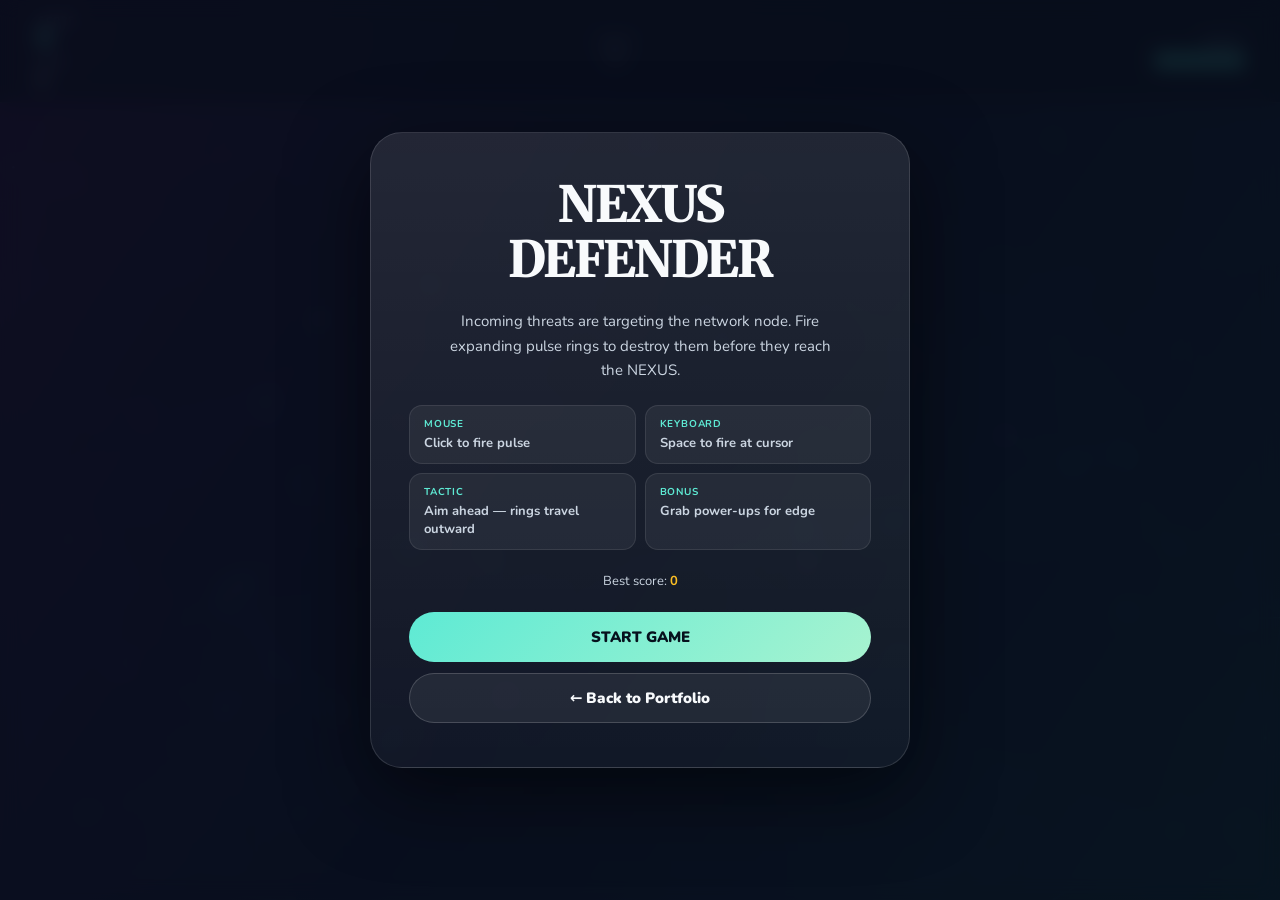
==== game.html @ 89d00076 "game: nexus" ====
<!doctype html>
<html lang="en">
<head>
  <meta charset="utf-8">
  <meta name="viewport" content="width=device-width, initial-scale=1">
  <title>NEXUS DEFENDER — Mihai Tuhari</title>
  <meta name="description" content="A browser game built on the network animation from mihaituhari.com. Defend the NEXUS node from incoming threats.">
  <link rel="preconnect" href="https://fonts.googleapis.com">
  <link rel="preconnect" href="https://fonts.gstatic.com" crossorigin>
  <link href="https://fonts.googleapis.com/css2?family=Merriweather:wght@700;900&family=Nunito:wght@400;600;700;800;900&display=swap" rel="stylesheet">
  <link rel="icon" type="image/png" href="assets/favicon/favicon-96x96.png" sizes="96x96">
  <link rel="icon" type="image/svg+xml" href="assets/favicon/favicon.svg">
  <style>
    :root {
      --teal:   #14b8a6;
      --teal-s: #5eead4;
      --purple: #8a3b8f;
      --purp-s: #c026d3;
      --text:   #f8fafc;
      --muted:  #cbd5e1;
      --soft:   #94a3b8;
    }

    *, *::before, *::after { box-sizing: border-box; margin: 0; padding: 0; }

    html, body {
      width: 100%; height: 100%;
      overflow: hidden;
      background: #080d1a;
      font-family: "Nunito", system-ui, sans-serif;
      color: var(--text);
      cursor: none;
    }

    body::before {
      content: "";
      position: fixed; inset: 0;
      background-image: url("assets/images/banner-geometric.png");
      background-size: cover; background-position: center;
      opacity: 0.12;
      pointer-events: none;
      z-index: 0;
    }

    /* ── Canvas ─────────────────────────────────────────────────── */
    #gc {
      position: fixed; inset: 0;
      display: block; z-index: 1;
    }

    /* ── HUD ────────────────────────────────────────────────────── */
    #hud {
      position: fixed; top: 0; left: 0; right: 0;
      z-index: 10;
      display: flex;
      justify-content: space-between;
      align-items: center;
      padding: 14px clamp(14px, 3vw, 48px);
      background: rgba(8, 13, 26, 0.62);
      backdrop-filter: blur(18px);
      border-bottom: 1px solid rgba(255, 255, 255, 0.08);
      pointer-events: none;
      user-select: none;
    }

    .hud-col { display: flex; flex-direction: column; gap: 1px; }
    .hud-col.mid { align-items: center; }
    .hud-col.right { align-items: flex-end; }

    .hud-lbl {
      font-size: 9px; font-weight: 900;
      letter-spacing: 0.13em; text-transform: uppercase;
      color: var(--soft); opacity: 0.75;
    }

    .hud-val {
      font-size: 22px; font-weight: 900; line-height: 1;
      color: var(--teal-s);
    }

    .hud-val.sm { font-size: 14px; color: var(--muted); margin-top: 5px; }

    .hud-wave {
      font-family: "Merriweather", Georgia, serif;
      font-size: 18px; font-weight: 700;
      color: var(--text); line-height: 1;
    }

    .hp-pips { display: flex; gap: 5px; margin-top: 5px; }
    .hp-pip {
      width: 13px; height: 13px; border-radius: 999px;
      background: rgba(255, 255, 255, 0.1);
      border: 1.5px solid rgba(255, 255, 255, 0.18);
      transition: background .2s, box-shadow .2s, border-color .2s;
    }
    .hp-pip.on  { background: var(--teal-s); border-color: var(--teal); box-shadow: 0 0 8px rgba(94,234,212,.6); }
    .hp-pip.low { background: #ef4444; border-color: #dc2626; box-shadow: 0 0 8px rgba(239,68,68,.6); }

    /* ── Surge bar ──────────────────────────────────────────────── */
    #surge-bar {
      position: fixed; bottom: 22px; left: 50%; transform: translateX(-50%);
      z-index: 10;
      display: none; align-items: center; gap: 10px;
      padding: 9px 22px; border-radius: 999px;
      background: rgba(192,38,211,.18);
      border: 1px solid rgba(192,38,211,.5);
      box-shadow: 0 0 24px rgba(192,38,211,.3);
      font-weight: 900; font-size: 13px;
      color: #e879f9; letter-spacing: .06em;
      pointer-events: none;
      white-space: nowrap;
    }
    #surge-bar.on { display: flex; }

    /* ── Overlay ────────────────────────────────────────────────── */
    #overlay {
      position: fixed; inset: 0; z-index: 20;
      display: none;
      align-items: center; justify-content: center;
      background: rgba(8, 13, 26, 0.78);
      backdrop-filter: blur(10px);
    }
    #overlay.on { display: flex; }

    .screen {
      display: none;
      flex-direction: column;
      align-items: center;
      gap: 22px;
      max-width: 540px;
      width: calc(100% - 36px);
      padding: 44px 38px;
      border-radius: 32px;
      background: linear-gradient(180deg, rgba(255,255,255,.10), rgba(255,255,255,.04));
      border: 1px solid rgba(255,255,255,.13);
      box-shadow: 0 24px 80px rgba(0,0,0,.55);
      text-align: center;
    }
    #overlay[data-s="start"]    .screen[data-for="start"],
    #overlay[data-s="gameover"] .screen[data-for="gameover"] { display: flex; }

    .s-title {
      font-family: "Merriweather", Georgia, serif;
      font-size: clamp(30px, 5.5vw, 50px);
      font-weight: 900; letter-spacing: -.04em; line-height: 1.1;
    }
    .s-title.red { color: #ef4444; }

    .s-sub {
      color: var(--muted); font-size: 15px; line-height: 1.65;
      max-width: 390px;
    }

    .instruct {
      display: grid; grid-template-columns: 1fr 1fr; gap: 9px; width: 100%;
    }
    .inst-item {
      padding: 11px 14px;
      border-radius: 13px;
      background: rgba(255,255,255,.06);
      border: 1px solid rgba(255,255,255,.09);
      font-size: 13px; font-weight: 700; color: var(--muted);
      text-align: left;
    }
    .inst-item span {
      display: block; color: var(--teal-s);
      font-size: 10px; text-transform: uppercase;
      letter-spacing: .08em; margin-bottom: 3px;
    }

    .result-grid {
      display: grid; grid-template-columns: repeat(3, 1fr);
      gap: 10px; width: 100%;
    }
    .res-item {
      padding: 14px 10px; border-radius: 14px;
      background: rgba(255,255,255,.06);
      border: 1px solid rgba(255,255,255,.09);
    }
    .res-item strong {
      display: block; font-size: 9px; text-transform: uppercase;
      letter-spacing: .1em; color: var(--muted); margin-bottom: 5px;
    }
    .res-item .rv { font-size: 22px; font-weight: 900; color: var(--teal-s); }
    .res-item.gold .rv { color: #fbbf24; }

    .hi-note { font-size: 13px; color: var(--muted); }
    .hi-note b { color: #fbbf24; }

    .btn-row { display: flex; flex-direction: column; gap: 11px; width: 100%; }
    .btn {
      display: inline-flex; align-items: center; justify-content: center;
      min-height: 50px; padding: 0 26px;
      border-radius: 999px;
      font-family: "Nunito", system-ui, sans-serif;
      font-weight: 900; font-size: 15px;
      cursor: pointer; border: none; text-decoration: none;
      transition: transform .15s, opacity .15s;
    }
    .btn:hover { transform: translateY(-2px); }
    .btn:active { transform: scale(.97); }
    .btn.primary { color: #06111d; background: linear-gradient(135deg, #5eead4, #a7f3d0); }
    .btn.secondary {
      color: var(--text);
      background: rgba(255,255,255,.07);
      border: 1px solid rgba(255,255,255,.17);
    }
    .btn.secondary:hover { border-color: rgba(94,234,212,.6); }

    /* ── Hint bar ───────────────────────────────────────────────── */
    #hint {
      position: fixed; bottom: 18px; right: clamp(14px,3vw,48px);
      z-index: 10;
      font-size: 11px; font-weight: 800;
      color: var(--soft); opacity: 0.55;
      letter-spacing: .06em;
      pointer-events: none;
    }

    @media (max-width: 560px) {
      .instruct { grid-template-columns: 1fr; }
      .screen { padding: 30px 22px; }
      .hud-val { font-size: 18px; }
      .hp-pip { width: 11px; height: 11px; }
    }
  </style>
</head>
<body>
  <canvas id="gc" aria-hidden="true"></canvas>

  <!-- HUD -->
  <div id="hud">
    <div class="hud-col">
      <div class="hud-lbl">Score</div>
      <div class="hud-val" id="h-score">0</div>
      <div class="hud-lbl" style="margin-top:6px">Best</div>
      <div class="hud-val sm" id="h-hi">0</div>
    </div>
    <div class="hud-col mid">
      <div class="hud-lbl">Wave</div>
      <div class="hud-wave" id="h-wave">—</div>
    </div>
    <div class="hud-col right">
      <div class="hud-lbl">Nexus</div>
      <div class="hp-pips" id="h-hp">
        <span class="hp-pip on" data-i="0"></span>
        <span class="hp-pip on" data-i="1"></span>
        <span class="hp-pip on" data-i="2"></span>
        <span class="hp-pip on" data-i="3"></span>
        <span class="hp-pip on" data-i="4"></span>
      </div>
    </div>
  </div>

  <!-- Surge indicator -->
  <div id="surge-bar">⚡ SURGE ACTIVE</div>

  <!-- Hint -->
  <div id="hint">CLICK / SPACE to fire</div>

  <!-- Overlays -->
  <div id="overlay" class="on" data-s="start">

    <div class="screen" data-for="start">
      <div class="s-title">NEXUS<br>DEFENDER</div>
      <p class="s-sub">Incoming threats are targeting the network node. Fire expanding pulse rings to destroy them before they reach the NEXUS.</p>
      <div class="instruct">
        <div class="inst-item"><span>Mouse</span>Click to fire pulse</div>
        <div class="inst-item"><span>Keyboard</span>Space to fire at cursor</div>
        <div class="inst-item"><span>Tactic</span>Aim ahead — rings travel outward</div>
        <div class="inst-item"><span>Bonus</span>Grab power-ups for edge</div>
      </div>
      <p class="hi-note">Best score: <b id="start-hi">0</b></p>
      <div class="btn-row">
        <button class="btn primary" id="btn-start">START GAME</button>
        <a class="btn secondary" href="/">← Back to Portfolio</a>
      </div>
    </div>

    <div class="screen" data-for="gameover">
      <div class="s-title red">NEXUS<br>OFFLINE</div>
      <p class="s-sub">The network node has been overwhelmed. The connection is lost.</p>
      <div class="result-grid">
        <div class="res-item">
          <strong>Score</strong><div class="rv" id="f-score">0</div>
        </div>
        <div class="res-item">
          <strong>Wave</strong><div class="rv" id="f-wave">0</div>
        </div>
        <div class="res-item gold">
          <strong>Best</strong><div class="rv" id="f-hi">0</div>
        </div>
      </div>
      <div class="btn-row">
        <button class="btn primary" id="btn-restart">PLAY AGAIN</button>
        <a class="btn secondary" href="/">← Back to Portfolio</a>
      </div>
    </div>

  </div>

  <script>
  /* ═══════════════════════════════════════════════════════════════
     NEXUS DEFENDER  ·  network node defense game
     Built on the background animation from mihaituhari.com
  ═══════════════════════════════════════════════════════════════ */
  (function () {
    'use strict';

    /* ── Constants ──────────────────────────────────────────────── */
    const NR       = 34;          // NEXUS radius
    const NHP      = 5;           // NEXUS max HP
    const PULSE_R  = 210;         // pulse max radius
    const PULSE_V  = 360;         // pulse speed px/s
    const PULSE_CD = 310;         // cooldown ms
    const E_SPEED  = 52;          // enemy base speed px/s

    /* ── DOM ────────────────────────────────────────────────────── */
    const canvas    = document.getElementById('gc');
    const ctx       = canvas.getContext('2d');
    const elScore   = document.getElementById('h-score');
    const elHi      = document.getElementById('h-hi');
    const elWave    = document.getElementById('h-wave');
    const elPips    = document.querySelectorAll('.hp-pip');
    const elOverlay = document.getElementById('overlay');
    const elSurge   = document.getElementById('surge-bar');
    const elStartHi = document.getElementById('start-hi');
    const elFScore  = document.getElementById('f-score');
    const elFWave   = document.getElementById('f-wave');
    const elFHi     = document.getElementById('f-hi');
    const elHint    = document.getElementById('hint');

    /* ── State ──────────────────────────────────────────────────── */
    let W, H, dpr;
    let mouse   = { x: -3000, y: -3000 };
    let phase   = 'idle';
    let score   = 0;
    let hiScore = parseInt(localStorage.getItem('nexus_hi') || '0', 10);
    let wave    = 1;
    let nexusHp = NHP;
    let lastPulse = 0;
    let lastSpawn = 0;
    let noHit   = true;    // no damage this wave?
    let surgeOn = false;
    let surgeT  = 0;
    let shakeAmt = 0, shakeDur = 0, shakeX = 0, shakeY = 0;
    let wCount  = 0;  // enemies this wave
    let wSpawned = 0; // enemies spawned

    /* ── Entity arrays ──────────────────────────────────────────── */
    let bgPts   = [];
    let enemies = [];
    let pulses  = [];
    let sparks  = [];
    let texts   = [];
    let powerups = [];
    let ripples = [];

    /* ── Wave config ────────────────────────────────────────────── */
    function wConf(w) {
      return {
        count:  8 + (w - 1) * 4,
        ivl:    Math.max(350, 2000 - (w - 1) * 130), // spawn interval ms
        speed:  1 + (w - 1) * 0.14,
        tankP:  Math.min(0.25, (w - 1) * 0.042),
        swarmP: Math.min(0.25, (w - 1) * 0.038),
      };
    }

    const WAVE_NAMES = [
      '', 'FIRST CONTACT', 'BREACH DETECTED', 'ESCALATING THREAT',
      'UNDER SIEGE', 'CRITICAL ALERT', 'SYSTEM COMPROMISED',
      'OVERWHELMING FORCE', 'LAST STAND', 'FINAL ASSAULT', 'TOTAL ANNIHILATION',
    ];

    /* ── Resize ─────────────────────────────────────────────────── */
    function resize() {
      dpr = window.devicePixelRatio || 1;
      W = window.innerWidth;
      H = window.innerHeight;
      canvas.width  = W * dpr;
      canvas.height = H * dpr;
      canvas.style.width  = W + 'px';
      canvas.style.height = H + 'px';
      ctx.setTransform(dpr, 0, 0, dpr, 0, 0);
      initBg();
    }

    /* ── Background particles (same as portfolio) ───────────────── */
    function initBg() {
      const n = Math.min(80, Math.max(42, Math.floor(W * H / 18000)));
      bgPts = Array.from({ length: n }, () => ({
        x:  Math.random() * W,
        y:  Math.random() * H,
        vx: (Math.random() - 0.5) * 0.36,
        vy: (Math.random() - 0.5) * 0.36,
        r:  Math.random() * 1.8 + 1.2,
      }));
    }

    function updateBg() {
      for (const p of bgPts) {
        p.x += p.vx; p.y += p.vy;
        if (p.x < -20)     p.x = W + 20;
        else if (p.x > W + 20) p.x = -20;
        if (p.y < -20)     p.y = H + 20;
        else if (p.y > H + 20) p.y = -20;
      }
    }

    function drawBg() {
      /* connections */
      for (let i = 0; i < bgPts.length; i++) {
        for (let j = i + 1; j < bgPts.length; j++) {
          const a = bgPts[i], b = bgPts[j];
          const d = Math.hypot(a.x - b.x, a.y - b.y);
          if (d < 160) {
            ctx.strokeStyle = `rgba(94,234,212,${(1 - d / 160) * 0.22})`;
            ctx.lineWidth = 1;
            ctx.beginPath(); ctx.moveTo(a.x, a.y); ctx.lineTo(b.x, b.y); ctx.stroke();
          }
        }
      }
      /* mouse lines + dots */
      for (let i = 0; i < bgPts.length; i++) {
        const p = bgPts[i];
        const dm = Math.hypot(p.x - mouse.x, p.y - mouse.y);
        if (dm < 180) {
          ctx.strokeStyle = `rgba(255,255,255,${0.18 * (1 - dm / 180)})`;
          ctx.lineWidth = 1;
          ctx.beginPath(); ctx.moveTo(p.x, p.y); ctx.lineTo(mouse.x, mouse.y); ctx.stroke();
        }
        ctx.fillStyle = i % 3 === 0 ? 'rgba(192,38,211,0.65)' : 'rgba(94,234,212,0.65)';
        ctx.beginPath(); ctx.arc(p.x, p.y, p.r, 0, Math.PI * 2); ctx.fill();
      }
      /* gradient overlay */
      const g = ctx.createLinearGradient(0, 0, W, H);
      g.addColorStop(0,    'rgba(192,38,211,0.16)');
      g.addColorStop(0.52, 'rgba(59,130,246,0.08)');
      g.addColorStop(1,    'rgba(20,184,166,0.18)');
      ctx.fillStyle = g; ctx.fillRect(0, 0, W, H);
    }

    /* ── Enemy factory ──────────────────────────────────────────── */
    const E_DEFS = {
      scout: { r: 7,  hp: 1, sf: 1.0,  col: '#ef4444', glow: '#ff6b6b', pts: 10 },
      tank:  { r: 15, hp: 3, sf: 0.52, col: '#9b1c1c', glow: '#ef4444', pts: 30 },
      swarm: { r: 4,  hp: 1, sf: 1.9,  col: '#f97316', glow: '#fbbf24', pts:  5 },
    };

    function spawnEnemy(type) {
      const side = (Math.random() * 4) | 0;
      let ex, ey;
      if      (side === 0) { ex = Math.random() * W; ey = -30; }
      else if (side === 1) { ex = W + 30;  ey = Math.random() * H; }
      else if (side === 2) { ex = Math.random() * W; ey = H + 30; }
      else                 { ex = -30;     ey = Math.random() * H; }

      const d = E_DEFS[type];
      const count = type === 'swarm' ? Math.min(3, wCount - wSpawned) : 1;
      for (let i = 0; i < count; i++) {
        enemies.push({
          x: ex + Math.cos(i * 1.9) * 20 * i,
          y: ey + Math.sin(i * 1.9) * 20 * i,
          type, r: d.r, hp: d.hp, maxHp: d.hp,
          sf: d.sf, col: d.col, glow: d.glow, pts: d.pts,
          dead: false, flash: 0,
        });
        wSpawned++;
      }
    }

    /* ── Sparks ─────────────────────────────────────────────────── */
    function addSparks(x, y, col, n = 10) {
      for (let i = 0; i < n; i++) {
        const a = Math.random() * Math.PI * 2;
        const s = 60 + Math.random() * 140;
        const l = 0.5 + Math.random() * 0.5;
        sparks.push({ x, y, vx: Math.cos(a)*s, vy: Math.sin(a)*s, r: 1.5 + Math.random()*2.5, col, life: l, maxLife: l });
      }
    }

    /* ── Floating texts ─────────────────────────────────────────── */
    function addText(x, y, txt, col = '#5eead4', size = 18, fixed = false) {
      texts.push({ x, y, txt, col, size, life: fixed ? 2.2 : 1.3, maxLife: fixed ? 2.2 : 1.3, vy: fixed ? 0 : -50, fixed });
    }

    /* ── Power-ups ──────────────────────────────────────────────── */
    const PU_COLS  = { clear: '#fbbf24', shield: '#5eead4', surge: '#c026d3' };
    const PU_LABS  = { clear: '✕ CLEAR', shield: '+ SHIELD', surge: '⚡ SURGE' };

    function trySpawnPU() {
      if (Math.random() > 0.005) return;
      if (powerups.filter(p => !p.done).length >= 2) return;
      const cx = W / 2, cy = H / 2;
      let px, py, tries = 0;
      do { px = 80 + Math.random() * (W - 160); py = 80 + Math.random() * (H - 160); tries++; }
      while (Math.hypot(px - cx, py - cy) < 130 && tries < 20);
      const types = ['clear', 'shield', 'surge'];
      powerups.push({ x: px, y: py, type: types[(Math.random() * 3) | 0], r: 12, life: 9, pulse: 0, done: false });
    }

    function collectPU(pu, fx, fy) {
      pu.done = true;
      addSparks(pu.x, pu.y, PU_COLS[pu.type], 16);
      if (pu.type === 'clear') {
        let n = 0;
        for (const e of enemies) { if (!e.dead) { e.dead = true; score += e.pts; addSparks(e.x, e.y, e.glow, 10); n++; } }
        addText(W / 2, H / 2 - 40, `AREA CLEAR! (${n} destroyed)`, '#fbbf24', 24, true);
      } else if (pu.type === 'shield') {
        if (nexusHp < NHP) { nexusHp++; addText(fx, fy - 20, 'SHIELD +1 ❤️', '#5eead4', 20); }
        else               { score += 250; addText(fx, fy - 20, '+250 BONUS', '#5eead4', 20); }
        updateHUD();
      } else {
        surgeOn = true; surgeT = 5;
        elSurge.classList.add('on');
        addText(fx, fy - 20, '⚡ SURGE ACTIVE', '#c026d3', 20);
      }
    }

    /* ── Screen shake ───────────────────────────────────────────── */
    function shake(amt, dur) { shakeAmt = amt; shakeDur = dur; }

    /* ── HUD ────────────────────────────────────────────────────── */
    function updateHUD() {
      elScore.textContent = score.toLocaleString();
      elHi.textContent    = hiScore.toLocaleString();
      elPips.forEach((pip, i) => {
        pip.classList.toggle('on',  i < nexusHp);
        pip.classList.toggle('low', i < nexusHp && nexusHp <= 2);
      });
    }

    /* ── Wave management ────────────────────────────────────────── */
    function startWave() {
      const c = wConf(wave);
      wCount = c.count; wSpawned = 0; noHit = true;
      lastSpawn = performance.now() + 800;
      phase = 'playing';
      elWave.textContent = wave;
      addText(W / 2, H / 2 - 90, `WAVE  ${wave}`, '#f8fafc', 40, true);
      const title = WAVE_NAMES[Math.min(wave, WAVE_NAMES.length - 1)] || 'EXTREME THREAT';
      addText(W / 2, H / 2 - 52, title, '#5eead4', 17, true);
      ripples.push({ r: 10, speed: 170, maxR: 280, opacity: 0.7, col: '#5eead4' });
    }

    function waveClear() {
      phase = 'waveclear';
      const bonus = wave * 50 + (noHit ? wave * 100 : 0);
      score += bonus;
      const msg = noHit ? '✦  FLAWLESS!  ✦' : 'WAVE  CLEAR!';
      addText(W / 2, H / 2 - 90, msg, noHit ? '#fbbf24' : '#5eead4', 36, true);
      addText(W / 2, H / 2 - 52, `+${bonus.toLocaleString()}`, '#5eead4', 22, true);
      updateHUD();
      setTimeout(() => { wave++; startWave(); }, 2900);
    }

    /* ── Start / End ────────────────────────────────────────────── */
    function startGame() {
      score = 0; wave = 1; nexusHp = NHP;
      lastPulse = 0; surgeOn = false; surgeT = 0;
      enemies = []; pulses = []; sparks = []; powerups = []; texts = []; ripples = [];
      elSurge.classList.remove('on');
      elOverlay.classList.remove('on');
      elHint.style.opacity = '0.55';
      updateHUD();
      startWave();
    }

    function endGame() {
      phase = 'gameover';
      if (score > hiScore) { hiScore = score; localStorage.setItem('nexus_hi', hiScore); }
      shake(22, 1.0);
      addSparks(W / 2, H / 2, '#ef4444', 55);
      setTimeout(() => {
        elFScore.textContent = score.toLocaleString();
        elFWave.textContent  = wave;
        elFHi.textContent    = hiScore.toLocaleString();
        elOverlay.dataset.s  = 'gameover';
        elOverlay.classList.add('on');
        elHint.style.opacity = '0';
      }, 1100);
    }

    /* ── Update ─────────────────────────────────────────────────── */
    function update(dt, now) {
      updateBg();
      if (phase !== 'playing' && phase !== 'waveclear') return;

      /* surge */
      if (surgeOn) { surgeT -= dt; if (surgeT <= 0) { surgeOn = false; elSurge.classList.remove('on'); } }

      /* shake */
      if (shakeDur > 0) {
        shakeDur -= dt;
        const s = shakeAmt * (shakeDur / 0.35);
        shakeX = (Math.random() - 0.5) * s;
        shakeY = (Math.random() - 0.5) * s;
      } else { shakeX = 0; shakeY = 0; }

      if (phase !== 'playing') return; // waveclear: freeze gameplay

      const cx = W / 2, cy = H / 2;
      const cfg = wConf(wave);

      /* spawn */
      if (wSpawned < wCount && now - lastSpawn > cfg.ivl) {
        lastSpawn = now;
        const r = Math.random();
        if      (r < cfg.tankP)              spawnEnemy('tank');
        else if (r < cfg.tankP + cfg.swarmP) spawnEnemy('swarm');
        else                                 spawnEnemy('scout');
      }

      /* move enemies + nexus collision */
      for (const e of enemies) {
        if (e.dead) continue;
        const dx = cx - e.x, dy = cy - e.y, d = Math.hypot(dx, dy);
        if (d > 1) { e.x += dx/d * E_SPEED * cfg.speed * e.sf * dt; e.y += dy/d * E_SPEED * cfg.speed * e.sf * dt; }
        e.flash = Math.max(0, e.flash - dt * 5);
        if (d < NR + e.r) {
          e.dead = true; nexusHp--; noHit = false;
          shake(10, 0.4);
          addSparks(e.x, e.y, '#ef4444', 14);
          ripples.push({ r: NR, speed: 110, maxR: NR * 3.5, opacity: 1.0, col: '#ef4444' });
          updateHUD();
          if (nexusHp <= 0) { nexusHp = 0; endGame(); }
        }
      }

      /* pulses — sweep-based ring collision */
      for (const p of pulses) {
        const oldR = p.r;
        const spd  = surgeOn ? PULSE_V * 1.85 : PULSE_V;
        p.r += spd * dt;
        p.opacity = Math.pow(Math.max(0, 1 - p.r / p.maxR), 0.45);
        if (p.r >= p.maxR) { p.done = true; continue; }

        for (const e of enemies) {
          if (e.dead || p.hits.has(e)) continue;
          const d = Math.hypot(e.x - p.x, e.y - p.y);
          /* ring [oldR → p.r] intersects enemy disk [d-e.r, d+e.r] */
          if (oldR <= d + e.r + 3 && p.r >= d - e.r - 3) {
            p.hits.add(e);
            e.hp--; e.flash = 1;
            if (e.hp <= 0) {
              e.dead = true;
              const mul  = p.hits.size;
              const pts  = e.pts * (mul >= 6 ? 4 : mul >= 4 ? 3 : mul >= 2 ? 2 : 1);
              score += pts;
              addSparks(e.x, e.y, e.glow, e.type === 'tank' ? 22 : 11);
              let lbl = `+${pts}`;
              if (mul >= 4) lbl = `${mul}x CHAIN!! +${pts}`;
              else if (mul >= 2) lbl = `${mul}x  +${pts}`;
              addText(e.x, e.y - e.r - 6, lbl, mul >= 4 ? '#fbbf24' : e.glow, mul >= 2 ? 20 : 17);
              updateHUD();
            }
          }
        }
      }

      /* sparks */
      for (const s of sparks) {
        s.x += s.vx * dt; s.y += s.vy * dt;
        s.vx *= (1 - 3.8 * dt); s.vy *= (1 - 3.8 * dt);
        s.life -= dt;
      }

      /* floating texts */
      for (const t of texts) {
        if (!t.fixed) t.y += t.vy * dt;
        t.life -= dt;
      }

      /* ripples */
      for (const r of ripples) { r.r += r.speed * dt; r.opacity -= dt * 2.4; }

      /* power-ups */
      for (const pu of powerups) { pu.life -= dt; pu.pulse += dt * 2.8; if (pu.life <= 0) pu.done = true; }
      trySpawnPU();

      /* cleanup */
      enemies  = enemies.filter(e => !e.dead);
      pulses   = pulses.filter(p => !p.done);
      sparks   = sparks.filter(s => s.life > 0);
      texts    = texts.filter(t => t.life > 0);
      ripples  = ripples.filter(r => r.opacity > 0);
      powerups = powerups.filter(p => !p.done);

      /* wave clear? */
      if (wSpawned >= wCount && enemies.length === 0) waveClear();
    }

    /* ── Draw ───────────────────────────────────────────────────── */
    let lastTs = 0;
    function loop(ts) {
      const dt = Math.min((ts - lastTs) / 1000, 0.05);
      lastTs = ts;
      ctx.clearRect(0, 0, W, H);
      update(dt, ts);
      ctx.save();
      ctx.translate(shakeX, shakeY);
      drawBg();
      if (phase !== 'idle') drawGame(ts);
      drawTexts();
      ctx.restore();
      requestAnimationFrame(loop);
    }

    function drawGame(ts) {
      const cx = W / 2, cy = H / 2;
      const t  = ts / 1000;
      const pulse  = Math.sin(t * 2.2) * 0.18 + 0.82;
      const hpR    = nexusHp / NHP;
      const gcol   = hpR > 0.6 ? '20,184,166' : hpR > 0.2 ? '251,191,36' : '239,68,68';

      /* ripples */
      for (const r of ripples) {
        ctx.globalAlpha = r.opacity;
        ctx.strokeStyle = r.col;
        ctx.lineWidth = 2;
        ctx.beginPath(); ctx.arc(cx, cy, r.r, 0, Math.PI * 2); ctx.stroke();
        ctx.globalAlpha = 1;
      }

      /* NEXUS outer glow */
      const ng = ctx.createRadialGradient(cx, cy, 0, cx, cy, NR * 3.4);
      ng.addColorStop(0,   `rgba(${gcol},${0.46 * pulse})`);
      ng.addColorStop(0.4, `rgba(138,59,143,${0.24 * pulse})`);
      ng.addColorStop(1,   'rgba(0,0,0,0)');
      ctx.fillStyle = ng;
      ctx.beginPath(); ctx.arc(cx, cy, NR * 3.4, 0, Math.PI * 2); ctx.fill();

      /* NEXUS core */
      const nc = ctx.createRadialGradient(cx, cy, 0, cx, cy, NR);
      nc.addColorStop(0, hpR > 0.6 ? '#14b8a6' : hpR > 0.2 ? '#f59e0b' : '#ef4444');
      nc.addColorStop(1, hpR > 0.6 ? '#c026d3' : '#7f1d1d');
      ctx.fillStyle = nc;
      ctx.beginPath(); ctx.arc(cx, cy, NR * pulse, 0, Math.PI * 2); ctx.fill();
      ctx.strokeStyle = `rgba(255,255,255,${0.28 * pulse})`;
      ctx.lineWidth = 1.5;
      ctx.beginPath(); ctx.arc(cx, cy, NR * pulse, 0, Math.PI * 2); ctx.stroke();

      /* NEXUS label */
      ctx.fillStyle = 'rgba(255,255,255,0.82)';
      ctx.font = 'bold 10px Nunito, sans-serif';
      ctx.textAlign = 'center'; ctx.textBaseline = 'middle';
      ctx.fillText('NEXUS', cx, cy);

      /* faint threat lines from nearby enemies */
      for (const e of enemies) {
        const d = Math.hypot(e.x - cx, e.y - cy);
        if (d < 250) {
          ctx.strokeStyle = `rgba(239,68,68,${0.07 * (1 - d / 250)})`;
          ctx.lineWidth = 1;
          ctx.beginPath(); ctx.moveTo(e.x, e.y); ctx.lineTo(cx, cy); ctx.stroke();
        }
      }

      /* enemies */
      for (const e of enemies) {
        if (e.dead) continue;
        const eg = ctx.createRadialGradient(e.x, e.y, 0, e.x, e.y, e.r * 4);
        eg.addColorStop(0, e.glow + '88'); eg.addColorStop(1, 'rgba(0,0,0,0)');
        ctx.fillStyle = eg;
        ctx.beginPath(); ctx.arc(e.x, e.y, e.r * 4, 0, Math.PI * 2); ctx.fill();

        ctx.fillStyle = e.flash > 0 ? `rgba(255,255,255,${e.flash})` : e.col;
        ctx.beginPath(); ctx.arc(e.x, e.y, e.r, 0, Math.PI * 2); ctx.fill();
        ctx.strokeStyle = e.glow; ctx.lineWidth = 1;
        ctx.beginPath(); ctx.arc(e.x, e.y, e.r, 0, Math.PI * 2); ctx.stroke();

        /* tank HP bar */
        if (e.type === 'tank' && e.hp < e.maxHp) {
          const bw = 28;
          ctx.fillStyle = 'rgba(0,0,0,0.55)';
          ctx.fillRect(e.x - bw/2, e.y - e.r - 10, bw, 4);
          ctx.fillStyle = '#ef4444';
          ctx.fillRect(e.x - bw/2, e.y - e.r - 10, bw * e.hp / e.maxHp, 4);
        }
      }

      /* pulse rings */
      for (const p of pulses) {
        const pc = surgeOn ? '251,191,36' : '94,234,212';
        ctx.shadowColor = surgeOn ? '#fbbf24' : '#5eead4';
        ctx.shadowBlur  = 14;
        ctx.strokeStyle = `rgba(${pc},${p.opacity * 0.92})`;
        ctx.lineWidth   = 2 + p.opacity * 1.5;
        ctx.beginPath(); ctx.arc(p.x, p.y, p.r, 0, Math.PI * 2); ctx.stroke();
        /* inner echo ring */
        if (p.r > 50) {
          ctx.shadowBlur  = 0;
          ctx.strokeStyle = `rgba(${pc},${p.opacity * 0.22})`;
          ctx.lineWidth   = 1;
          ctx.beginPath(); ctx.arc(p.x, p.y, p.r * 0.72, 0, Math.PI * 2); ctx.stroke();
        }
        ctx.shadowBlur = 0;
      }

      /* sparks */
      for (const s of sparks) {
        const a = s.life / s.maxLife;
        ctx.globalAlpha = a;
        ctx.fillStyle = s.col;
        ctx.beginPath(); ctx.arc(s.x, s.y, s.r * a, 0, Math.PI * 2); ctx.fill();
      }
      ctx.globalAlpha = 1;

      /* power-ups */
      for (const pu of powerups) {
        if (pu.done) continue;
        const fa  = Math.min(1, pu.life * 2);
        const pp  = Math.sin(pu.pulse) * 0.15 + 0.85;
        const c   = PU_COLS[pu.type];
        const pg  = ctx.createRadialGradient(pu.x, pu.y, 0, pu.x, pu.y, pu.r * 3.5);
        pg.addColorStop(0, c + 'bb'); pg.addColorStop(1, 'rgba(0,0,0,0)');
        ctx.globalAlpha = fa;
        ctx.fillStyle = pg; ctx.beginPath(); ctx.arc(pu.x, pu.y, pu.r * 3.5, 0, Math.PI * 2); ctx.fill();
        ctx.fillStyle = c;  ctx.beginPath(); ctx.arc(pu.x, pu.y, pu.r * pp, 0, Math.PI * 2); ctx.fill();
        ctx.strokeStyle = 'rgba(255,255,255,0.4)'; ctx.lineWidth = 1;
        ctx.beginPath(); ctx.arc(pu.x, pu.y, pu.r * pp, 0, Math.PI * 2); ctx.stroke();
        ctx.fillStyle = '#f8fafc';
        ctx.font = 'bold 11px Nunito, sans-serif';
        ctx.textAlign = 'center'; ctx.textBaseline = 'top';
        ctx.fillText(PU_LABS[pu.type], pu.x, pu.y + pu.r + 7);
        ctx.globalAlpha = 1;
      }

      drawCursor(ts);
    }

    function drawCursor(ts) {
      const elapsed = ts - lastPulse;
      const cdr   = surgeOn ? 1 : Math.min(1, elapsed / PULSE_CD);
      const ready = cdr >= 1;
      const alpha = ready ? 0.9 : 0.45;
      const cc    = surgeOn ? '251,191,36' : '94,234,212';

      /* cooldown ring */
      if (ready) {
        ctx.strokeStyle = `rgba(${cc},${alpha})`;
        ctx.lineWidth   = 1.5;
        ctx.beginPath(); ctx.arc(mouse.x, mouse.y, 18, 0, Math.PI * 2); ctx.stroke();
      } else {
        ctx.strokeStyle = 'rgba(255,255,255,0.11)';
        ctx.lineWidth   = 1.5;
        ctx.beginPath(); ctx.arc(mouse.x, mouse.y, 18, 0, Math.PI * 2); ctx.stroke();
        ctx.strokeStyle = `rgba(${cc},0.88)`;
        ctx.beginPath(); ctx.arc(mouse.x, mouse.y, 18, -Math.PI / 2, -Math.PI / 2 + Math.PI * 2 * cdr); ctx.stroke();
      }
      /* crosshair */
      ctx.strokeStyle = `rgba(255,255,255,${alpha * 0.65})`;
      ctx.lineWidth   = 1;
      const g = 8, l = 12;
      ctx.beginPath();
      ctx.moveTo(mouse.x - g - l, mouse.y); ctx.lineTo(mouse.x - g, mouse.y);
      ctx.moveTo(mouse.x + g,     mouse.y); ctx.lineTo(mouse.x + g + l, mouse.y);
      ctx.moveTo(mouse.x, mouse.y - g - l); ctx.lineTo(mouse.x, mouse.y - g);
      ctx.moveTo(mouse.x, mouse.y + g);     ctx.lineTo(mouse.x, mouse.y + g + l);
      ctx.stroke();
      /* center dot */
      ctx.fillStyle = `rgba(${cc},${alpha})`;
      ctx.beginPath(); ctx.arc(mouse.x, mouse.y, 2, 0, Math.PI * 2); ctx.fill();
    }

    function drawTexts() {
      for (const t of texts) {
        const progress = 1 - t.life / t.maxLife;  // 0=new, 1=dead
        const fadeIn  = Math.min(1, progress * (t.fixed ? 8 : 4));
        const fadeOut = Math.min(1, (t.life / t.maxLife) * (t.fixed ? 6 : 3));
        const a = Math.min(fadeIn, fadeOut);
        ctx.globalAlpha = a;
        ctx.fillStyle = t.col;
        ctx.font = `bold ${t.size}px Nunito, sans-serif`;
        ctx.textAlign = 'center'; ctx.textBaseline = 'alphabetic';
        ctx.fillText(t.txt, t.x, t.y);
      }
      ctx.globalAlpha = 1;
    }

    /* ── Fire ───────────────────────────────────────────────────── */
    function fire(fx, fy) {
      if (phase !== 'playing') return;
      const now = performance.now();
      const cd  = surgeOn ? 0 : PULSE_CD;
      if (now - lastPulse < cd) return;
      lastPulse = now;

      /* power-up hit check first */
      for (const pu of powerups) {
        if (pu.done) continue;
        if (Math.hypot(pu.x - fx, pu.y - fy) < pu.r + 34) { collectPU(pu, fx, fy); return; }
      }

      pulses.push({ x: fx, y: fy, r: 8, maxR: PULSE_R, opacity: 1, done: false, hits: new Set() });
      playZap();
    }

    /* ── Audio (Web Audio API) ──────────────────────────────────── */
    let ac;
    function getAC() {
      if (!ac) ac = new (window.AudioContext || window.webkitAudioContext)();
      return ac;
    }
    function playZap() {
      try {
        const a = getAC();
        if (a.state === 'suspended') a.resume();
        const osc = a.createOscillator(), gain = a.createGain();
        osc.connect(gain); gain.connect(a.destination);
        osc.type = 'sine';
        osc.frequency.setValueAtTime(surgeOn ? 900 : 600, a.currentTime);
        osc.frequency.exponentialRampToValueAtTime(surgeOn ? 400 : 190, a.currentTime + 0.18);
        gain.gain.setValueAtTime(0.055, a.currentTime);
        gain.gain.exponentialRampToValueAtTime(0.001, a.currentTime + 0.22);
        osc.start(a.currentTime); osc.stop(a.currentTime + 0.23);
      } catch (_) { /* noop */ }
    }

    /* ── Input ──────────────────────────────────────────────────── */
    canvas.addEventListener('mousemove', e => { mouse.x = e.clientX; mouse.y = e.clientY; });
    canvas.addEventListener('mouseleave', () => { mouse.x = -3000; mouse.y = -3000; });

    canvas.addEventListener('click', e => {
      if (phase === 'idle' || phase === 'gameover') return;
      fire(e.clientX, e.clientY);
    });

    canvas.addEventListener('touchstart', e => {
      e.preventDefault();
      const touch = e.changedTouches[0];
      mouse.x = touch.clientX; mouse.y = touch.clientY;
      if (phase === 'idle' || phase === 'gameover') return;
      fire(touch.clientX, touch.clientY);
    }, { passive: false });

    canvas.addEventListener('touchmove', e => {
      e.preventDefault();
      const touch = e.changedTouches[0];
      mouse.x = touch.clientX; mouse.y = touch.clientY;
    }, { passive: false });

    document.addEventListener('keydown', e => {
      if (e.code === 'Space') {
        e.preventDefault();
        if (phase === 'idle' || phase === 'gameover') { startGame(); return; }
        fire(mouse.x, mouse.y);
      }
    });

    document.getElementById('btn-start').addEventListener('click', startGame);
    document.getElementById('btn-restart').addEventListener('click', startGame);

    /* ── Init ───────────────────────────────────────────────────── */
    window.addEventListener('resize', resize);
    resize();
    elStartHi.textContent = hiScore.toLocaleString();
    elHi.textContent      = hiScore.toLocaleString();
    elHint.style.opacity  = '0';
    requestAnimationFrame(loop);

  })();
  </script>
</body>
</html>
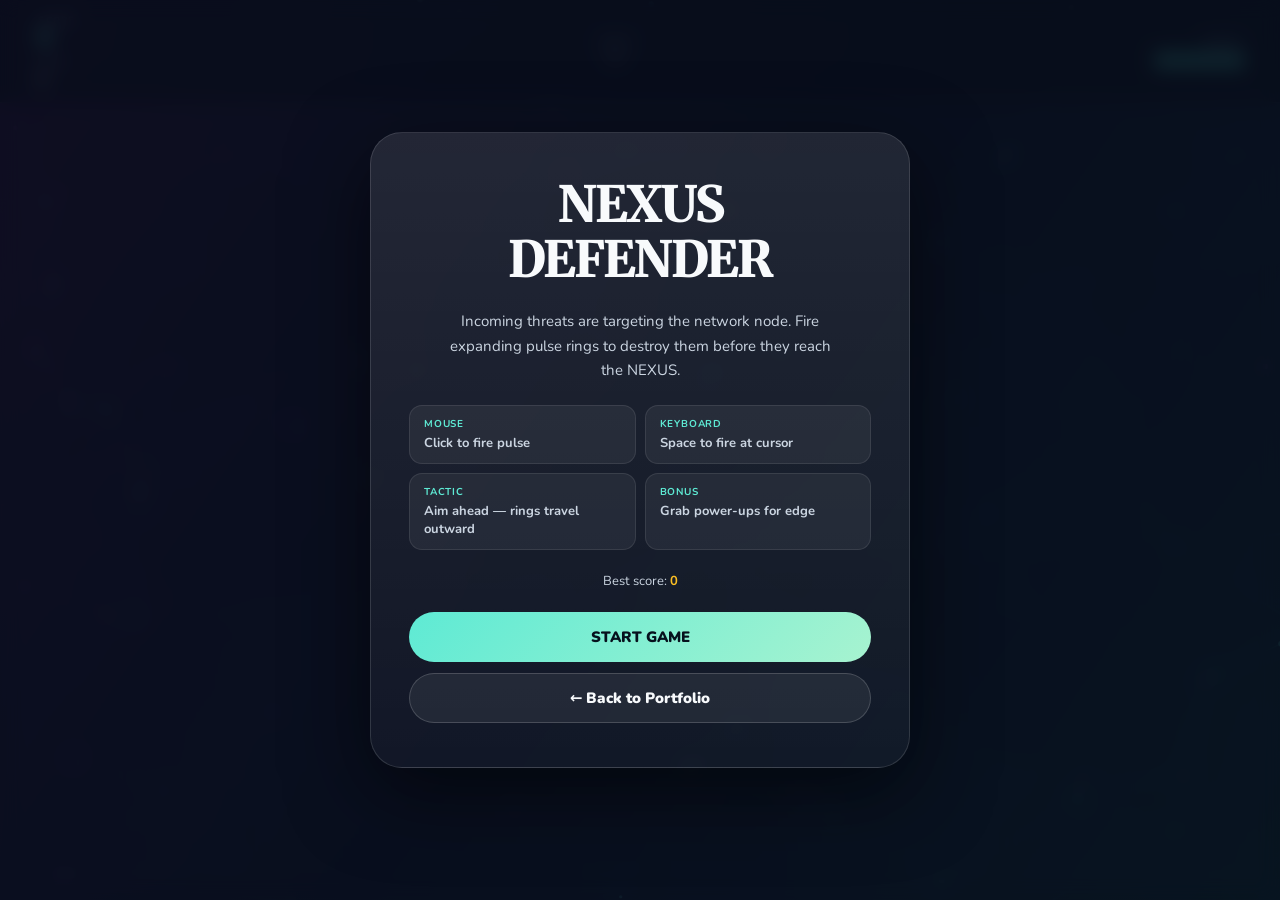
==== commit f364692c: "game: nexus" ====
--- a/game.html
+++ b/game.html
@@ -4,7 +4,7 @@
   <meta charset="utf-8">
   <meta name="viewport" content="width=device-width, initial-scale=1">
   <title>NEXUS DEFENDER — Mihai Tuhari</title>
-  <meta name="description" content="A browser game built on the network animation from mihaituhari.com. Defend the NEXUS node from incoming threats.">
+  <meta name="description" content="A browser game built on the network animation from mihai.tuhari.ro. Defend the NEXUS node from incoming threats.">
   <link rel="preconnect" href="https://fonts.googleapis.com">
   <link rel="preconnect" href="https://fonts.gstatic.com" crossorigin>
   <link href="https://fonts.googleapis.com/css2?family=Merriweather:wght@700;900&family=Nunito:wght@400;600;700;800;900&display=swap" rel="stylesheet">
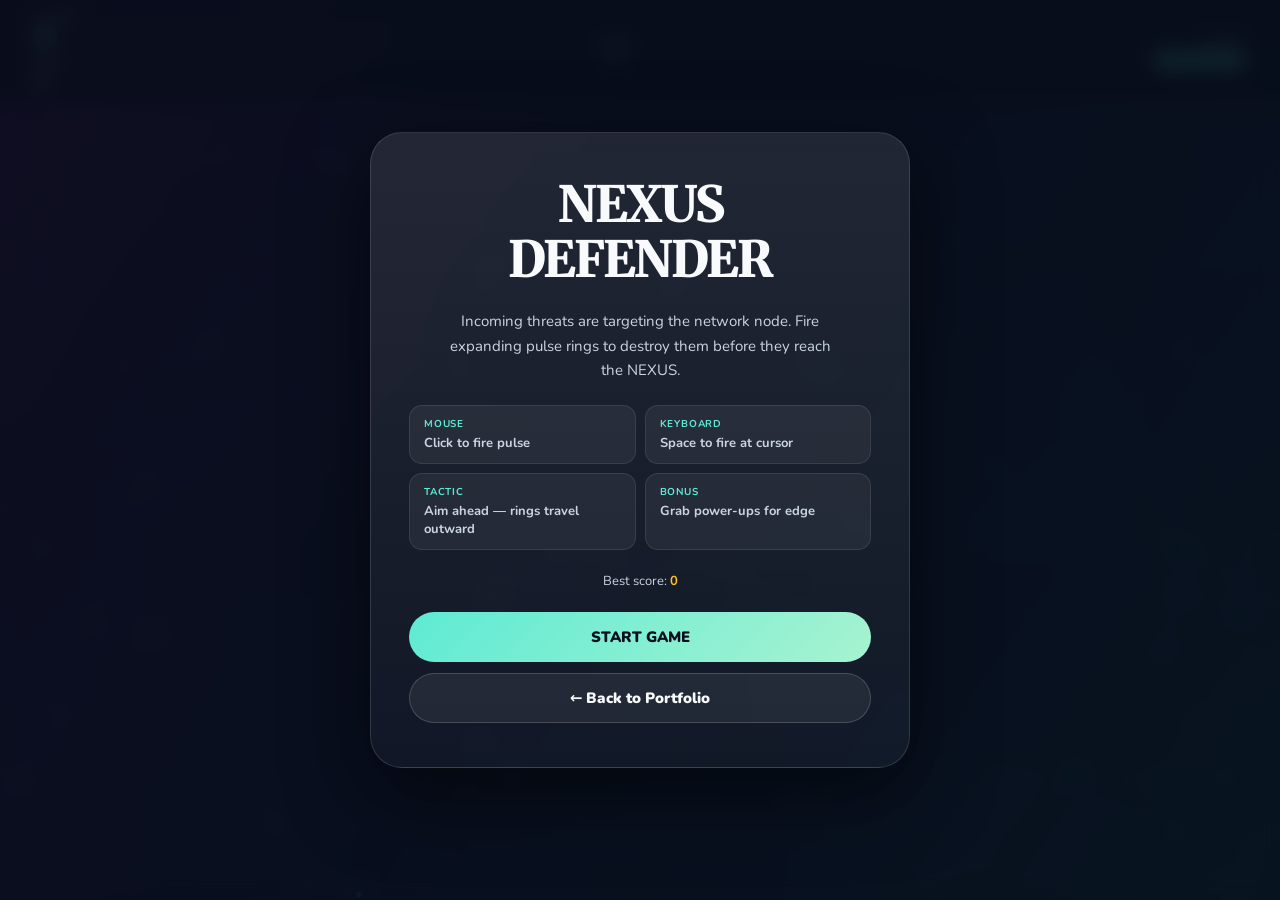
==== commit 538b2439: "game: nexus" ====
--- a/game.html
+++ b/game.html
@@ -5,6 +5,7 @@
   <meta name="viewport" content="width=device-width, initial-scale=1">
   <title>NEXUS DEFENDER — Mihai Tuhari</title>
   <meta name="description" content="A browser game built on the network animation from mihai.tuhari.ro. Defend the NEXUS node from incoming threats.">
+  <meta name="robots" content="noindex, nofollow">
   <link rel="preconnect" href="https://fonts.googleapis.com">
   <link rel="preconnect" href="https://fonts.gstatic.com" crossorigin>
   <link href="https://fonts.googleapis.com/css2?family=Merriweather:wght@700;900&family=Nunito:wght@400;600;700;800;900&display=swap" rel="stylesheet">
